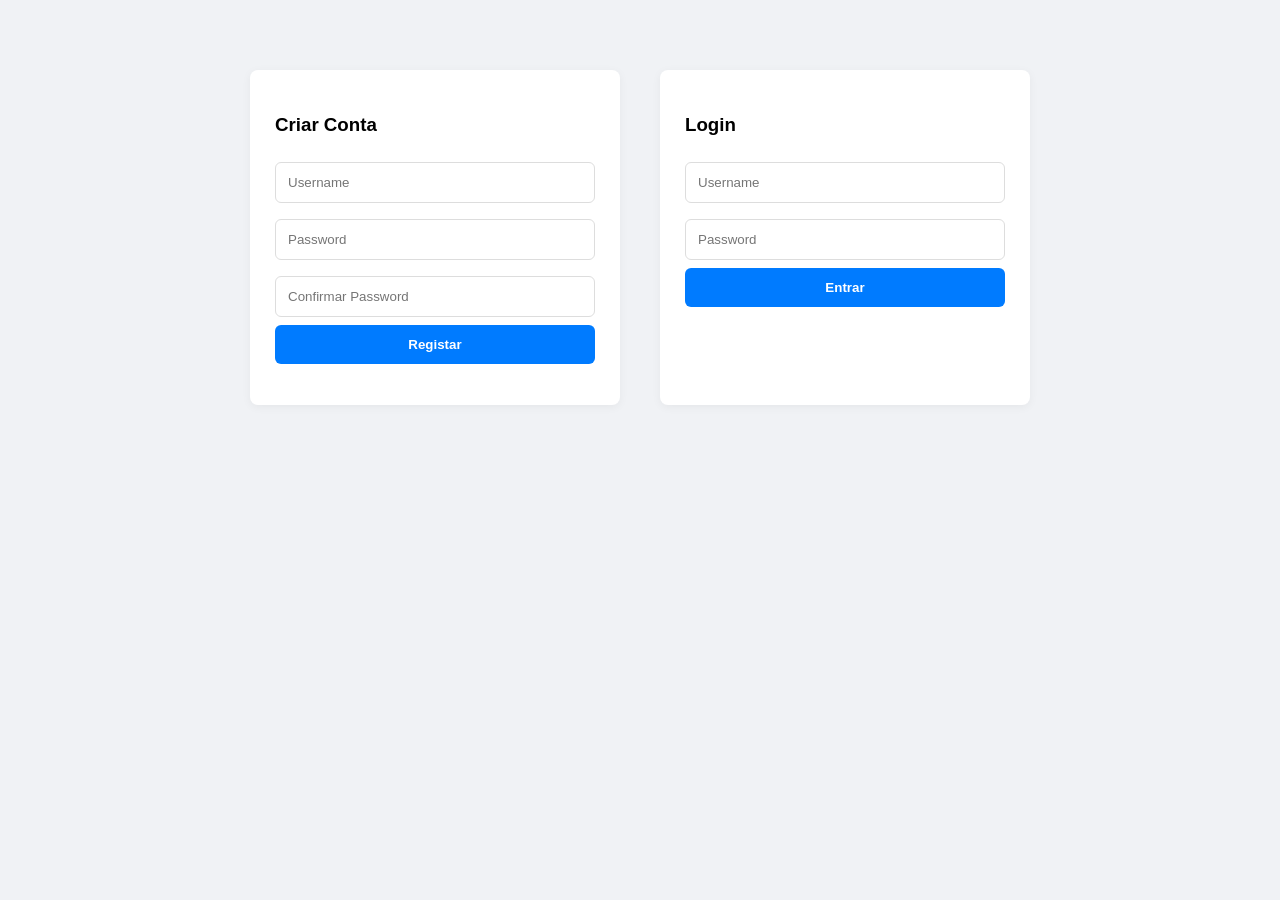
==== target/Firstwebapp-0.0.1/index.html @ 9cf435bf "first push" ====
<!DOCTYPE html>
<html lang="pt">
<head>
    <meta charset="UTF-8">
    <title>Acesso ao Sistema</title>
    <link rel="stylesheet" href="css/style.css">
</head>
<body>
<div class="auth-box">
    <div class="card">
        <h3>Criar Conta</h3>
        <input type="text" id="regUser" placeholder="Username">
        <input type="password" id="regPwd" placeholder="Password">
        <input type="password" id="regConf" placeholder="Confirmar Password">
        <button onclick="authAction('createaccount')">Registar</button>
        <p id="regMsg"></p>
    </div>

    <div class="card">
        <h3>Login</h3>
        <input type="text" id="loginUser" placeholder="Username">
        <input type="password" id="loginPwd" placeholder="Password">
        <button onclick="authAction('login')">Entrar</button>
        <p id="loginMsg"></p>
    </div>
</div>
<script src="js/app.js"></script>
</body>
</html>
---- target/Firstwebapp-0.0.1/css/style.css ----
body { font-family: 'Segoe UI', Tahoma, sans-serif; background-color: #f0f2f5; margin: 0; padding: 20px; }
.container { max-width: 900px; margin: auto; background: white; padding: 30px; border-radius: 12px; box-shadow: 0 4px 15px rgba(0,0,0,0.1); }

/* Forms */
.auth-box { display: flex; gap: 40px; justify-content: center; margin-top: 50px; }
.card { background: white; padding: 25px; border-radius: 8px; width: 320px; box-shadow: 0 2px 10px rgba(0,0,0,0.05); }
input { width: 100%; padding: 12px; margin: 8px 0; border: 1px solid #ddd; border-radius: 6px; box-sizing: border-box; }
button { width: 100%; padding: 12px; background-color: #007bff; color: white; border: none; border-radius: 6px; cursor: pointer; font-weight: 600; transition: 0.3s; }
button:hover { background-color: #0056b3; }

/* Dashboard Table */
table { width: 100%; border-collapse: collapse; margin-top: 20px; }
th, td { padding: 15px; text-align: left; border-bottom: 1px solid #eee; }
th { background-color: #f8f9fa; color: #333; }

/* Badges de Roles */
.badge { padding: 4px 10px; border-radius: 20px; font-size: 11px; text-transform: uppercase; font-weight: bold; }
.role-admin { background: #ffdada; color: #cc0000; }
.role-bo { background: #d0e1fd; color: #0044cc; }
.role-user { background: #d1f7d1; color: #008800; }

/* Actions */
.btn-action { width: auto; padding: 5px 10px; font-size: 12px; margin-right: 5px; }
.btn-delete { background-color: #dc3545; }
.logout-btn { background-color: #6c757d; width: auto; float: right; }
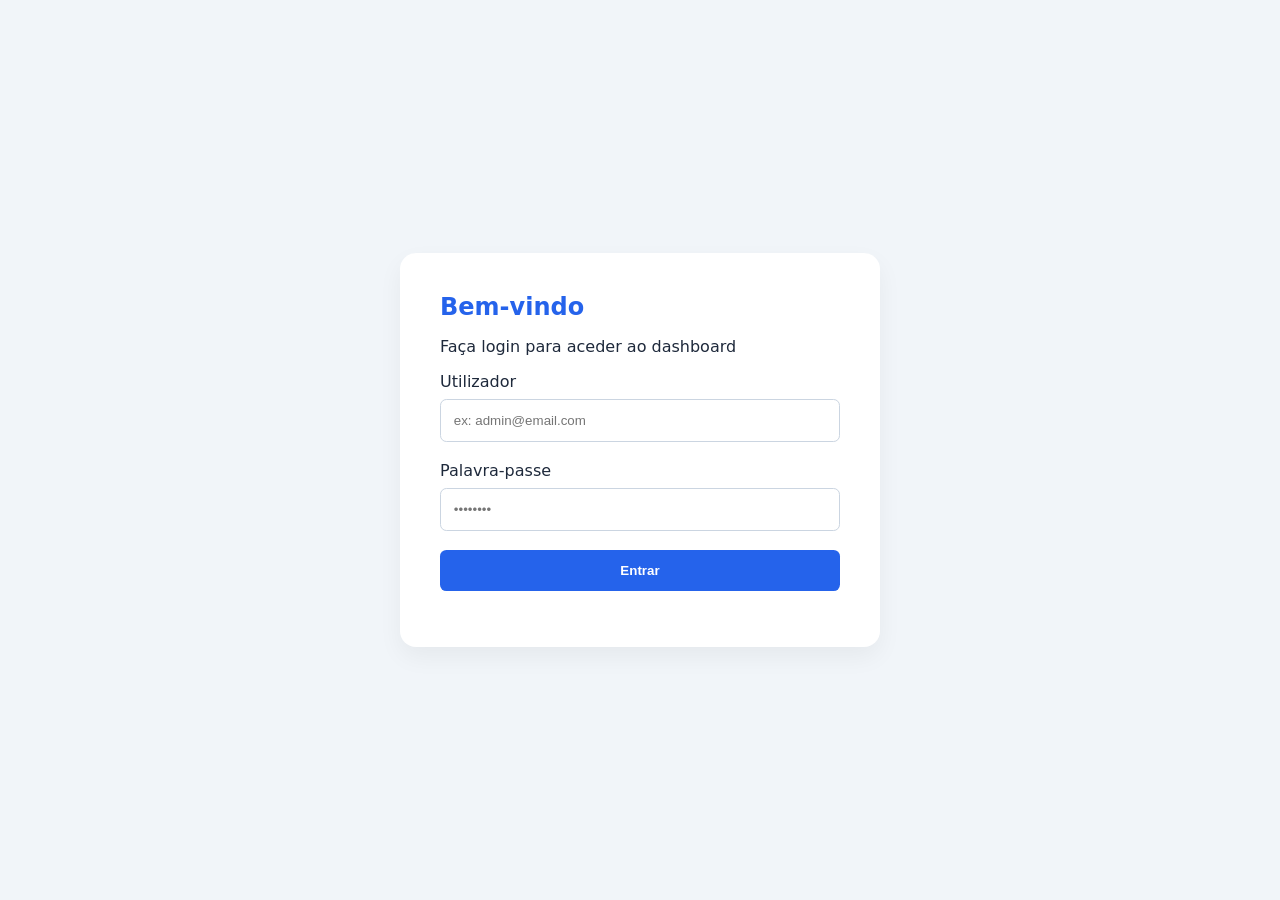
==== commit ed28363d: "changes to the front end" ====
--- a/target/Firstwebapp-0.0.1/index.html
+++ b/target/Firstwebapp-0.0.1/index.html
@@ -2,26 +2,26 @@
 <html lang="pt">
 <head>
     <meta charset="UTF-8">
-    <title>Acesso ao Sistema</title>
+    <meta name="viewport" content="width=device-width, initial-scale=1.0">
+    <title>ADC - Login</title>
     <link rel="stylesheet" href="css/style.css">
 </head>
 <body>
-<div class="auth-box">
-    <div class="card">
-        <h3>Criar Conta</h3>
-        <input type="text" id="regUser" placeholder="Username">
-        <input type="password" id="regPwd" placeholder="Password">
-        <input type="password" id="regConf" placeholder="Confirmar Password">
-        <button onclick="authAction('createaccount')">Registar</button>
-        <p id="regMsg"></p>
-    </div>
+<div class="auth-wrapper">
+    <div class="auth-card">
+        <h1>Bem-vindo</h1>
+        <p>Faça login para aceder ao dashboard</p>
 
-    <div class="card">
-        <h3>Login</h3>
-        <input type="text" id="loginUser" placeholder="Username">
-        <input type="password" id="loginPwd" placeholder="Password">
-        <button onclick="authAction('login')">Entrar</button>
-        <p id="loginMsg"></p>
+        <div class="form-group">
+            <label for="loginUser">Utilizador</label>
+            <input type="text" id="loginUser" placeholder="ex: admin@email.com">
+
+            <label for="loginPwd">Palavra-passe</label>
+            <input type="password" id="loginPwd" placeholder="••••••••">
+
+            <button id="loginBtn" onclick="doLogin()">Entrar</button>
+        </div>
+        <p id="loginMsg" class="msg"></p>
     </div>
 </div>
 <script src="js/app.js"></script>
--- a/target/Firstwebapp-0.0.1/css/style.css
+++ b/target/Firstwebapp-0.0.1/css/style.css
@@ -1,25 +1,41 @@
-body { font-family: 'Segoe UI', Tahoma, sans-serif; background-color: #f0f2f5; margin: 0; padding: 20px; }
-.container { max-width: 900px; margin: auto; background: white; padding: 30px; border-radius: 12px; box-shadow: 0 4px 15px rgba(0,0,0,0.1); }
+:root {
+    --primary: #2563eb;
+    --danger: #dc2626;
+    --text: #1e293b;
+    --bg: #f1f5f9;
+}
 
-/* Forms */
-.auth-box { display: flex; gap: 40px; justify-content: center; margin-top: 50px; }
-.card { background: white; padding: 25px; border-radius: 8px; width: 320px; box-shadow: 0 2px 10px rgba(0,0,0,0.05); }
-input { width: 100%; padding: 12px; margin: 8px 0; border: 1px solid #ddd; border-radius: 6px; box-sizing: border-box; }
-button { width: 100%; padding: 12px; background-color: #007bff; color: white; border: none; border-radius: 6px; cursor: pointer; font-weight: 600; transition: 0.3s; }
-button:hover { background-color: #0056b3; }
+body { font-family: 'Segoe UI', system-ui, sans-serif; background: var(--bg); margin: 0; color: var(--text); }
 
-/* Dashboard Table */
-table { width: 100%; border-collapse: collapse; margin-top: 20px; }
-th, td { padding: 15px; text-align: left; border-bottom: 1px solid #eee; }
-th { background-color: #f8f9fa; color: #333; }
+/* Centralizar Login */
+.auth-wrapper { display: flex; height: 100vh; align-items: center; justify-content: center; }
+.auth-card { background: white; padding: 2.5rem; border-radius: 1rem; box-shadow: 0 10px 25px rgba(0,0,0,0.05); width: 100%; max-width: 400px; }
+.auth-card h1 { margin: 0 0 0.5rem; font-size: 1.5rem; color: var(--primary); }
 
-/* Badges de Roles */
-.badge { padding: 4px 10px; border-radius: 20px; font-size: 11px; text-transform: uppercase; font-weight: bold; }
-.role-admin { background: #ffdada; color: #cc0000; }
-.role-bo { background: #d0e1fd; color: #0044cc; }
-.role-user { background: #d1f7d1; color: #008800; }
+/* Navbar */
+.navbar { background: white; padding: 1rem 5%; display: flex; justify-content: space-between; align-items: center; border-bottom: 1px solid #e2e8f0; }
+.nav-brand { font-weight: bold; font-size: 1.2rem; }
+.nav-user { display: flex; align-items: center; gap: 1rem; }
 
-/* Actions */
-.btn-action { width: auto; padding: 5px 10px; font-size: 12px; margin-right: 5px; }
-.btn-delete { background-color: #dc3545; }
-.logout-btn { background-color: #6c757d; width: auto; float: right; }+/* Tabelas e Cards */
+.container { padding: 2rem 5%; }
+.card { background: white; border-radius: 0.5rem; box-shadow: 0 1px 3px rgba(0,0,0,0.1); overflow: hidden; }
+.card-header { padding: 1rem; display: flex; justify-content: space-between; align-items: center; border-bottom: 1px solid #f1f5f9; }
+
+table { width: 100%; border-collapse: collapse; }
+th { background: #f8fafc; padding: 1rem; text-align: left; font-size: 0.85rem; color: #64748b; }
+td { padding: 1rem; border-top: 1px solid #f1f5f9; }
+
+/* Botões e Inputs */
+input { width: 100%; padding: 0.8rem; margin: 0.5rem 0 1.2rem; border: 1px solid #cbd5e1; border-radius: 0.4rem; box-sizing: border-box; }
+button { cursor: pointer; border-radius: 0.4rem; font-weight: 600; transition: 0.2s; }
+#loginBtn { background: var(--primary); color: white; border: none; width: 100%; padding: 0.8rem; }
+.btn-logout { background: #fee2e2; color: var(--danger); border: 1px solid #fecaca; padding: 0.4rem 0.8rem; }
+.btn-sm { padding: 0.4rem 0.8rem; font-size: 0.8rem; }
+
+/* Badges */
+.badge { padding: 0.2rem 0.6rem; border-radius: 1rem; font-size: 0.7rem; font-weight: bold; }
+.role-admin { background: #dcfce7; color: #166534; }
+.role-user { background: #f1f5f9; color: #475569; }
+
+.msg { font-size: 0.9rem; text-align: center; margin-top: 1rem; color: var(--danger); }
